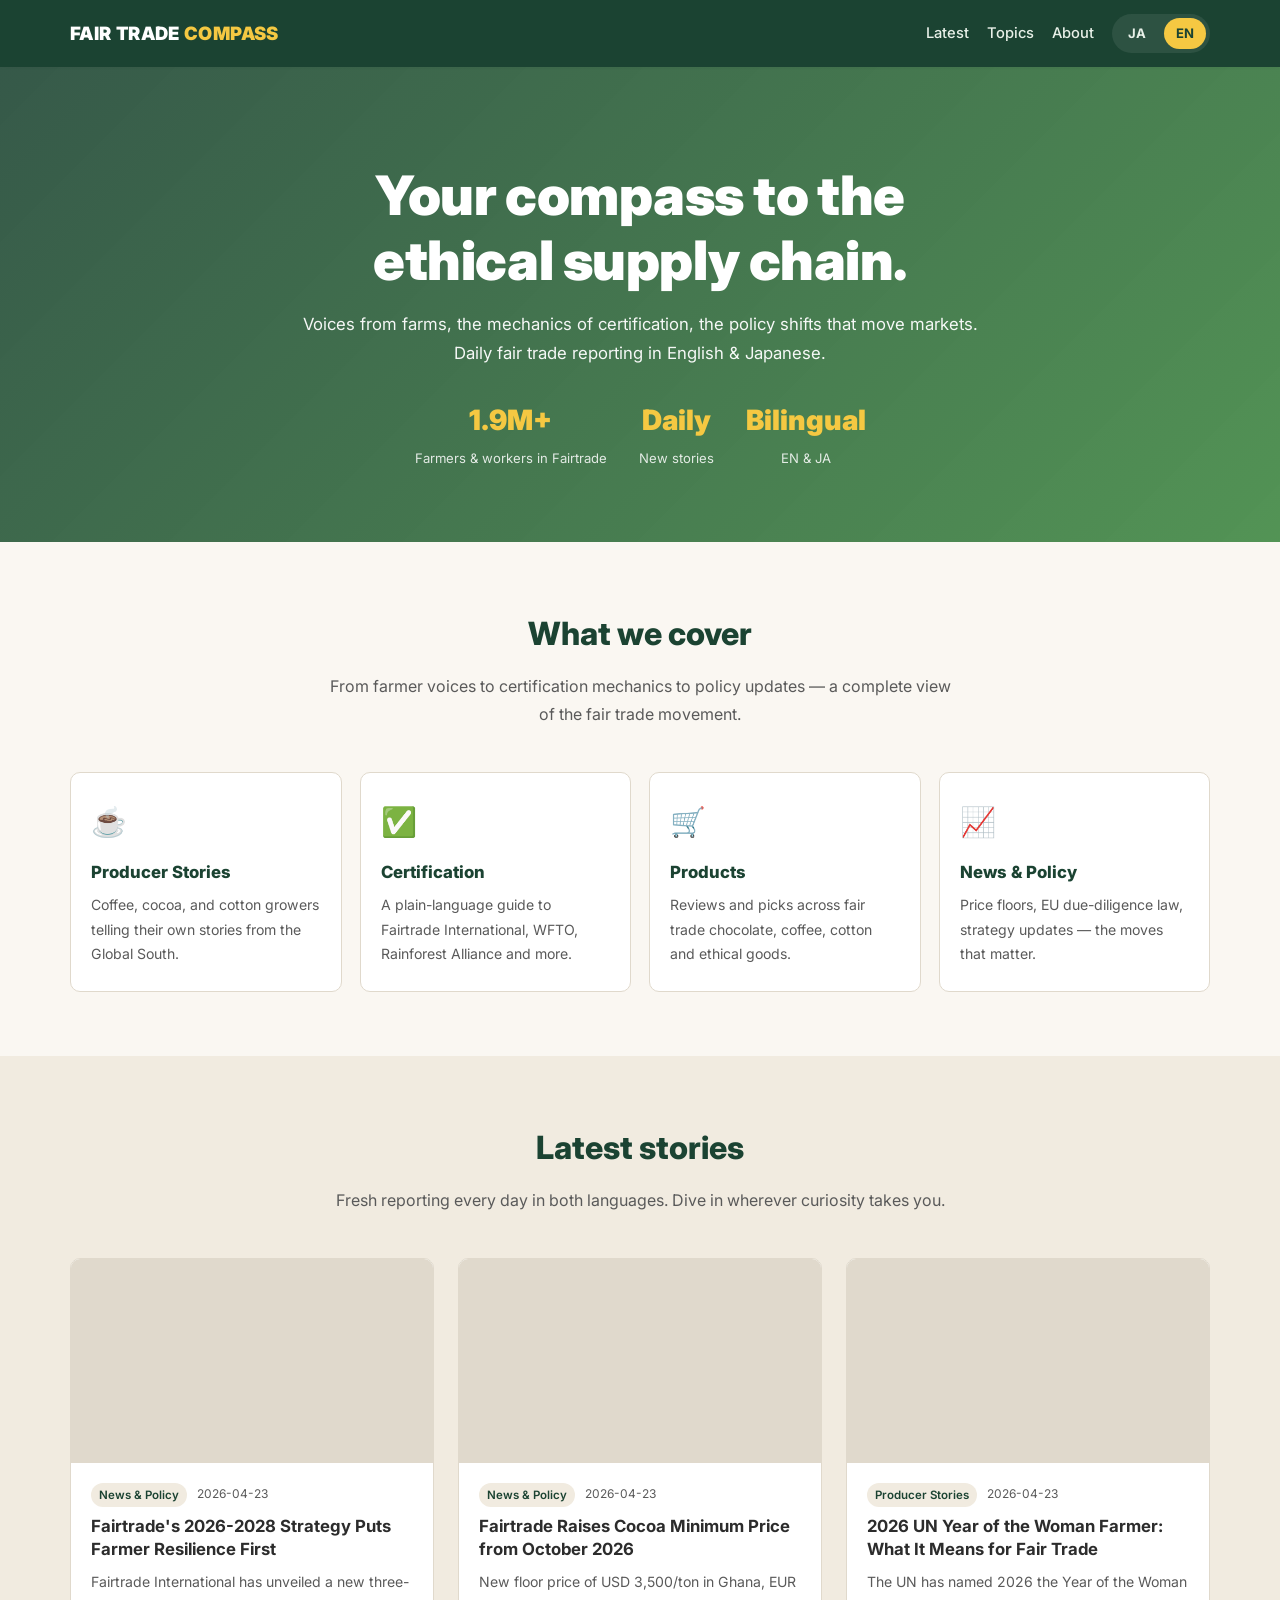
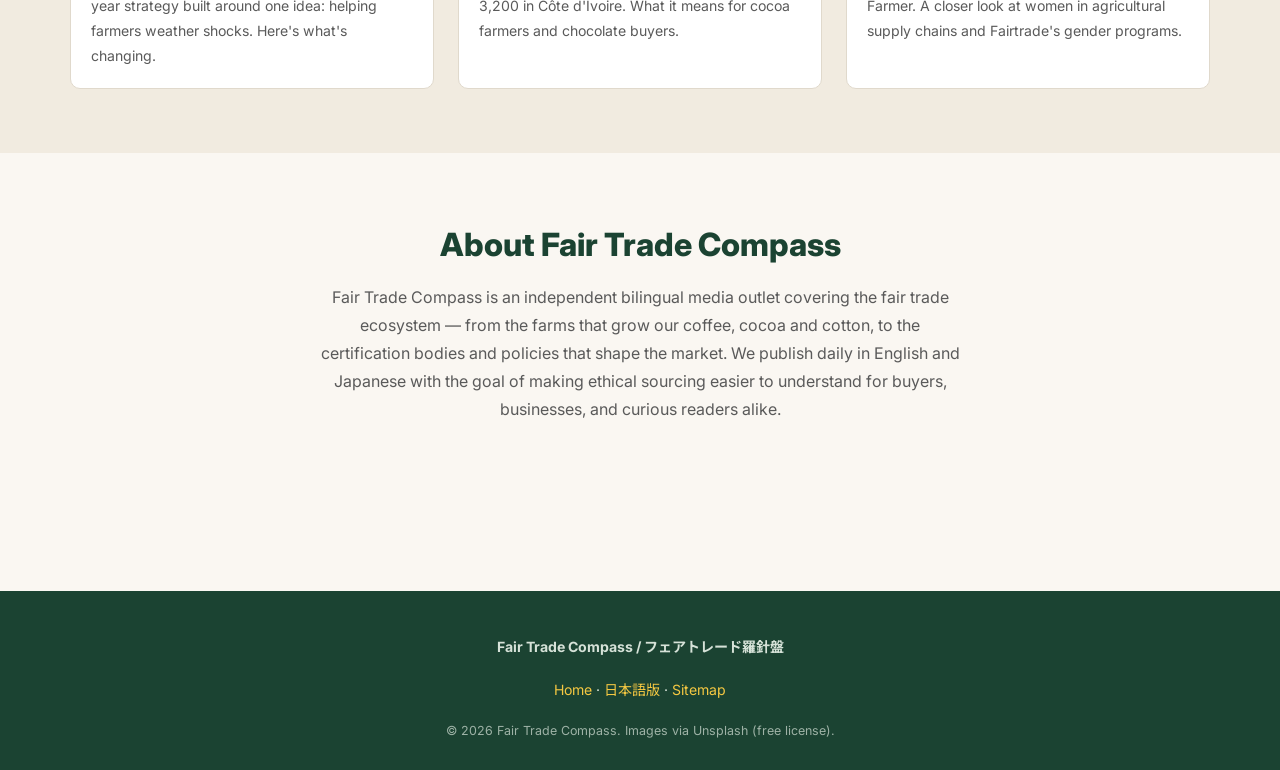
==== en/index.html @ b42d7ca3 "[init] Fair Trade Compass - bilingual JA/EN fair trade blog" ====
<!DOCTYPE html>
<html lang="en">
<head>
<meta charset="UTF-8">
<meta name="viewport" content="width=device-width, initial-scale=1.0">
<title>Fair Trade Compass | Daily News on Ethical Supply Chains</title>
<meta name="description" content="Fair Trade Compass — daily insights on fair trade producers, certification, products, and ethical supply chains. Coverage of Fairtrade International, WFTO, cocoa pricing, coffee farmers and more.">
<meta name="keywords" content="fair trade,Fairtrade International,WFTO,ethical consumption,sustainable coffee,sustainable cocoa,ethical cotton,fair trade certification">
<meta name="robots" content="index,follow">
<link rel="canonical" href="https://musclelove-777.github.io/fair-trade-compass/en/">
<link rel="alternate" hreflang="ja" href="https://musclelove-777.github.io/fair-trade-compass/ja/">
<link rel="alternate" hreflang="en" href="https://musclelove-777.github.io/fair-trade-compass/en/">
<link rel="alternate" hreflang="x-default" href="https://musclelove-777.github.io/fair-trade-compass/">
<meta property="og:title" content="Fair Trade Compass | Daily News on Ethical Supply Chains">
<meta property="og:description" content="Daily insights on fair trade producers, certification, products, and ethical supply chains.">
<meta property="og:type" content="website">
<meta property="og:url" content="https://musclelove-777.github.io/fair-trade-compass/en/">
<meta property="og:image" content="https://images.unsplash.com/photo-1509785307050-d4066910ec1e?w=1200&h=630&fit=crop">
<meta property="og:locale" content="en_US">
<meta name="twitter:card" content="summary_large_image">
<link href="https://fonts.googleapis.com/css2?family=Inter:wght@400;500;700;900&family=Noto+Sans+JP:wght@400;500;700;900&display=swap" rel="stylesheet">
<link rel="stylesheet" href="../assets/style.css">
<script type="application/ld+json">
{
  "@context": "https://schema.org",
  "@type": "WebSite",
  "name": "Fair Trade Compass",
  "url": "https://musclelove-777.github.io/fair-trade-compass/en/",
  "inLanguage": "en",
  "publisher": {
    "@type": "Organization",
    "name": "Fair Trade Compass"
  }
}
</script>
</head>
<body>

<header class="site-header">
  <div class="container">
    <div class="brand">FAIR TRADE <span class="brand-mark">COMPASS</span></div>
    <nav class="site-nav">
      <a href="#latest">Latest</a>
      <a href="#categories">Topics</a>
      <a href="#about">About</a>
      <div class="lang-switch">
        <a href="../ja/">JA</a>
        <a href="./" class="active">EN</a>
      </div>
    </nav>
  </div>
</header>

<section class="hero">
  <div class="container">
    <h1>Your compass to the<br>ethical supply chain.</h1>
    <p class="lead">Voices from farms, the mechanics of certification, the policy shifts that move markets.<br>Daily fair trade reporting in English &amp; Japanese.</p>
    <div class="hero-stats">
      <div class="stat"><div class="num">1.9M+</div><div class="label">Farmers &amp; workers in Fairtrade</div></div>
      <div class="stat"><div class="num">Daily</div><div class="label">New stories</div></div>
      <div class="stat"><div class="num">Bilingual</div><div class="label">EN &amp; JA</div></div>
    </div>
  </div>
</section>

<section class="block" id="categories">
  <div class="container">
    <div class="section-head">
      <h2>What we cover</h2>
      <p>From farmer voices to certification mechanics to policy updates — a complete view of the fair trade movement.</p>
    </div>
    <div class="cat-grid">
      <div class="cat-card">
        <div class="icon">☕</div>
        <h3>Producer Stories</h3>
        <p>Coffee, cocoa, and cotton growers telling their own stories from the Global South.</p>
      </div>
      <div class="cat-card">
        <div class="icon">✅</div>
        <h3>Certification</h3>
        <p>A plain-language guide to Fairtrade International, WFTO, Rainforest Alliance and more.</p>
      </div>
      <div class="cat-card">
        <div class="icon">🛒</div>
        <h3>Products</h3>
        <p>Reviews and picks across fair trade chocolate, coffee, cotton and ethical goods.</p>
      </div>
      <div class="cat-card">
        <div class="icon">📈</div>
        <h3>News &amp; Policy</h3>
        <p>Price floors, EU due-diligence law, strategy updates — the moves that matter.</p>
      </div>
    </div>
  </div>
</section>

<section class="block alt" id="latest">
  <div class="container">
    <div class="section-head">
      <h2>Latest stories</h2>
      <p>Fresh reporting every day in both languages. Dive in wherever curiosity takes you.</p>
    </div>
    <div class="blog-grid">
      <article class="post-card">
        <a href="articles/2026-04-23-fairtrade-strategy-2026-2028.html">
          <div class="post-thumb" style="background-image:url('https://images.unsplash.com/photo-1544785349-c4a5301826fd?w=600&h=340&fit=crop')"></div>
        </a>
        <div class="post-body">
          <div class="post-meta"><span class="post-tag">News &amp; Policy</span><span>2026-04-23</span></div>
          <h3><a href="articles/2026-04-23-fairtrade-strategy-2026-2028.html">Fairtrade's 2026-2028 Strategy Puts Farmer Resilience First</a></h3>
          <p class="post-excerpt">Fairtrade International has unveiled a new three-year strategy built around one idea: helping farmers weather shocks. Here's what's changing.</p>
        </div>
      </article>
      <article class="post-card">
        <a href="articles/2026-04-23-cocoa-minimum-price-hike.html">
          <div class="post-thumb" style="background-image:url('https://images.unsplash.com/photo-1587049352846-4a222e784d38?w=600&h=340&fit=crop')"></div>
        </a>
        <div class="post-body">
          <div class="post-meta"><span class="post-tag">News &amp; Policy</span><span>2026-04-23</span></div>
          <h3><a href="articles/2026-04-23-cocoa-minimum-price-hike.html">Fairtrade Raises Cocoa Minimum Price from October 2026</a></h3>
          <p class="post-excerpt">New floor price of USD 3,500/ton in Ghana, EUR 3,200 in Côte d'Ivoire. What it means for cocoa farmers and chocolate buyers.</p>
        </div>
      </article>
      <article class="post-card">
        <a href="articles/2026-04-23-un-year-woman-farmer-2026.html">
          <div class="post-thumb" style="background-image:url('https://images.unsplash.com/photo-1590682680695-43b964a3ae17?w=600&h=340&fit=crop')"></div>
        </a>
        <div class="post-body">
          <div class="post-meta"><span class="post-tag">Producer Stories</span><span>2026-04-23</span></div>
          <h3><a href="articles/2026-04-23-un-year-woman-farmer-2026.html">2026 UN Year of the Woman Farmer: What It Means for Fair Trade</a></h3>
          <p class="post-excerpt">The UN has named 2026 the Year of the Woman Farmer. A closer look at women in agricultural supply chains and Fairtrade's gender programs.</p>
        </div>
      </article>
    </div>
  </div>
</section>

<section class="block" id="about">
  <div class="container">
    <div class="section-head">
      <h2>About Fair Trade Compass</h2>
      <p>Fair Trade Compass is an independent bilingual media outlet covering the fair trade ecosystem — from the farms that grow our coffee, cocoa and cotton, to the certification bodies and policies that shape the market. We publish daily in English and Japanese with the goal of making ethical sourcing easier to understand for buyers, businesses, and curious readers alike.</p>
    </div>
  </div>
</section>

<footer class="site-footer">
  <div class="container">
    <div><strong>Fair Trade Compass / フェアトレード羅針盤</strong></div>
    <div><a href="../">Home</a> · <a href="../ja/">日本語版</a> · <a href="../sitemap.xml">Sitemap</a></div>
    <div class="small">© 2026 Fair Trade Compass. Images via Unsplash (free license).</div>
  </div>
</footer>

</body>
</html>
---- assets/style.css ----
:root {
  --color-bg: #FAF7F2;
  --color-bg-alt: #F1EBE0;
  --color-ink: #2C2C2C;
  --color-ink-soft: #5A5A5A;
  --color-primary: #2E7D32;
  --color-primary-dark: #1B4332;
  --color-accent: #D2691E;
  --color-border: #E0D9CC;
  --color-card: #FFFFFF;
  --shadow-sm: 0 1px 3px rgba(44, 44, 44, 0.06);
  --shadow-md: 0 6px 20px rgba(44, 44, 44, 0.08);
  --radius: 10px;
  --max-width: 1180px;
}

* { box-sizing: border-box; margin: 0; padding: 0; }

html { scroll-behavior: smooth; }

body {
  font-family: 'Inter', 'Noto Sans JP', -apple-system, BlinkMacSystemFont, 'Segoe UI', sans-serif;
  background: var(--color-bg);
  color: var(--color-ink);
  line-height: 1.75;
  -webkit-font-smoothing: antialiased;
}

a { color: var(--color-primary); text-decoration: none; transition: opacity 0.2s; }
a:hover { opacity: 0.75; }

img { max-width: 100%; height: auto; display: block; }

.container { max-width: var(--max-width); margin: 0 auto; padding: 0 20px; }

/* ===== Header ===== */
.site-header {
  background: var(--color-primary-dark);
  color: #fff;
  padding: 14px 0;
  position: sticky;
  top: 0;
  z-index: 100;
  box-shadow: var(--shadow-sm);
}
.site-header .container { display: flex; align-items: center; justify-content: space-between; gap: 20px; }
.brand { font-size: 1.15rem; font-weight: 900; letter-spacing: 0.02em; color: #fff; }
.brand-mark { color: #F5C842; }
.site-nav { display: flex; gap: 18px; align-items: center; flex-wrap: wrap; }
.site-nav a { color: #E8F0E8; font-size: 0.92rem; font-weight: 500; }
.site-nav a:hover { color: #F5C842; opacity: 1; }
.lang-switch {
  display: inline-flex;
  gap: 6px;
  padding: 4px;
  background: rgba(255,255,255,0.08);
  border-radius: 999px;
}
.lang-switch a {
  padding: 4px 12px;
  border-radius: 999px;
  font-size: 0.82rem;
  font-weight: 700;
  color: #E8F0E8;
}
.lang-switch a.active { background: #F5C842; color: var(--color-primary-dark); }

/* ===== Hero ===== */
.hero {
  position: relative;
  padding: 96px 0 72px;
  color: #fff;
  background: linear-gradient(135deg, rgba(27, 67, 50, 0.88), rgba(46, 125, 50, 0.82)),
    url('https://images.unsplash.com/photo-1509785307050-d4066910ec1e?w=1800&h=900&fit=crop') center/cover;
  text-align: center;
}
.hero h1 {
  font-size: clamp(2rem, 5vw, 3.4rem);
  font-weight: 900;
  line-height: 1.2;
  margin-bottom: 16px;
  letter-spacing: -0.01em;
}
.hero p.lead {
  font-size: 1.05rem;
  max-width: 720px;
  margin: 0 auto 28px;
  opacity: 0.95;
}
.hero-stats {
  display: flex;
  gap: 32px;
  justify-content: center;
  flex-wrap: wrap;
  margin-top: 28px;
}
.hero-stats .stat { text-align: center; }
.hero-stats .num { font-size: 1.75rem; font-weight: 900; color: #F5C842; }
.hero-stats .label { font-size: 0.82rem; opacity: 0.85; margin-top: 2px; }

/* ===== Section ===== */
section.block { padding: 64px 0; }
section.block.alt { background: var(--color-bg-alt); }
.section-head { text-align: center; margin-bottom: 44px; }
.section-head h2 {
  font-size: clamp(1.5rem, 3vw, 2rem);
  font-weight: 800;
  margin-bottom: 10px;
  color: var(--color-primary-dark);
}
.section-head p { color: var(--color-ink-soft); max-width: 640px; margin: 0 auto; }

/* ===== Categories ===== */
.cat-grid {
  display: grid;
  grid-template-columns: repeat(auto-fit, minmax(220px, 1fr));
  gap: 18px;
}
.cat-card {
  background: var(--color-card);
  border: 1px solid var(--color-border);
  border-radius: var(--radius);
  padding: 24px 20px;
  transition: transform 0.2s, box-shadow 0.2s;
  display: block;
  color: var(--color-ink);
}
.cat-card:hover { transform: translateY(-3px); box-shadow: var(--shadow-md); opacity: 1; }
.cat-card .icon { font-size: 1.8rem; margin-bottom: 10px; }
.cat-card h3 { font-size: 1.05rem; font-weight: 800; margin-bottom: 6px; color: var(--color-primary-dark); }
.cat-card p { font-size: 0.88rem; color: var(--color-ink-soft); }

/* ===== Blog grid ===== */
.blog-grid {
  display: grid;
  grid-template-columns: repeat(auto-fit, minmax(290px, 1fr));
  gap: 24px;
}
.post-card {
  background: var(--color-card);
  border: 1px solid var(--color-border);
  border-radius: var(--radius);
  overflow: hidden;
  transition: transform 0.2s, box-shadow 0.2s;
  display: flex;
  flex-direction: column;
}
.post-card:hover { transform: translateY(-4px); box-shadow: var(--shadow-md); }
.post-thumb {
  aspect-ratio: 16 / 9;
  background-size: cover;
  background-position: center;
  background-color: #E0D9CC;
}
.post-body { padding: 20px; flex: 1; display: flex; flex-direction: column; gap: 8px; }
.post-meta { font-size: 0.75rem; color: var(--color-ink-soft); display: flex; gap: 10px; }
.post-tag {
  display: inline-block;
  font-size: 0.72rem;
  padding: 2px 8px;
  border-radius: 999px;
  background: var(--color-bg-alt);
  color: var(--color-primary-dark);
  font-weight: 600;
}
.post-card h3 {
  font-size: 1.05rem;
  font-weight: 700;
  line-height: 1.4;
  color: var(--color-ink);
}
.post-card h3 a { color: inherit; }
.post-excerpt { font-size: 0.88rem; color: var(--color-ink-soft); flex: 1; }

/* ===== Article page ===== */
.article-hero {
  padding: 80px 0 48px;
  color: #fff;
  position: relative;
  background-size: cover;
  background-position: center;
}
.article-hero::after {
  content: '';
  position: absolute;
  inset: 0;
  background: linear-gradient(135deg, rgba(27, 67, 50, 0.82), rgba(27, 67, 50, 0.65));
}
.article-hero .container { position: relative; z-index: 1; }
.article-hero .breadcrumb { font-size: 0.82rem; opacity: 0.85; margin-bottom: 16px; }
.article-hero .breadcrumb a { color: #F5C842; }
.article-hero h1 {
  font-size: clamp(1.6rem, 3.2vw, 2.4rem);
  font-weight: 900;
  line-height: 1.3;
  max-width: 820px;
}
.article-hero .meta { font-size: 0.82rem; opacity: 0.85; margin-top: 14px; }

article.content {
  max-width: 760px;
  margin: 0 auto;
  padding: 56px 20px;
}
article.content h2 {
  font-size: 1.4rem;
  font-weight: 800;
  margin: 36px 0 14px;
  color: var(--color-primary-dark);
  border-left: 4px solid var(--color-accent);
  padding-left: 12px;
}
article.content h3 { font-size: 1.15rem; font-weight: 700; margin: 24px 0 10px; }
article.content p { margin-bottom: 16px; }
article.content ul, article.content ol { margin: 0 0 16px 1.4em; }
article.content li { margin-bottom: 6px; }
article.content blockquote {
  border-left: 4px solid var(--color-primary);
  background: var(--color-bg-alt);
  padding: 14px 18px;
  margin: 20px 0;
  font-style: italic;
  color: var(--color-ink-soft);
}
.article-footer {
  border-top: 1px solid var(--color-border);
  padding-top: 24px;
  margin-top: 40px;
  font-size: 0.88rem;
  color: var(--color-ink-soft);
}

/* ===== Footer ===== */
.site-footer {
  background: var(--color-primary-dark);
  color: #D6E2D8;
  padding: 44px 0 28px;
  margin-top: 60px;
  font-size: 0.88rem;
}
.site-footer .container { display: flex; flex-direction: column; gap: 18px; align-items: center; text-align: center; }
.site-footer a { color: #F5C842; }
.site-footer .small { opacity: 0.7; font-size: 0.78rem; }

/* ===== Utility ===== */
.btn {
  display: inline-flex;
  align-items: center;
  gap: 6px;
  padding: 10px 20px;
  border-radius: 999px;
  font-weight: 700;
  font-size: 0.92rem;
  background: #F5C842;
  color: var(--color-primary-dark);
  border: none;
  cursor: pointer;
  transition: transform 0.2s;
}
.btn:hover { transform: translateY(-1px); opacity: 1; }
.btn-ghost { background: transparent; border: 1.5px solid #F5C842; color: #F5C842; }

@media (max-width: 640px) {
  .site-header .container { flex-direction: column; gap: 10px; }
  .site-nav { justify-content: center; }
  .hero { padding: 64px 0 48px; }
  section.block { padding: 44px 0; }
}
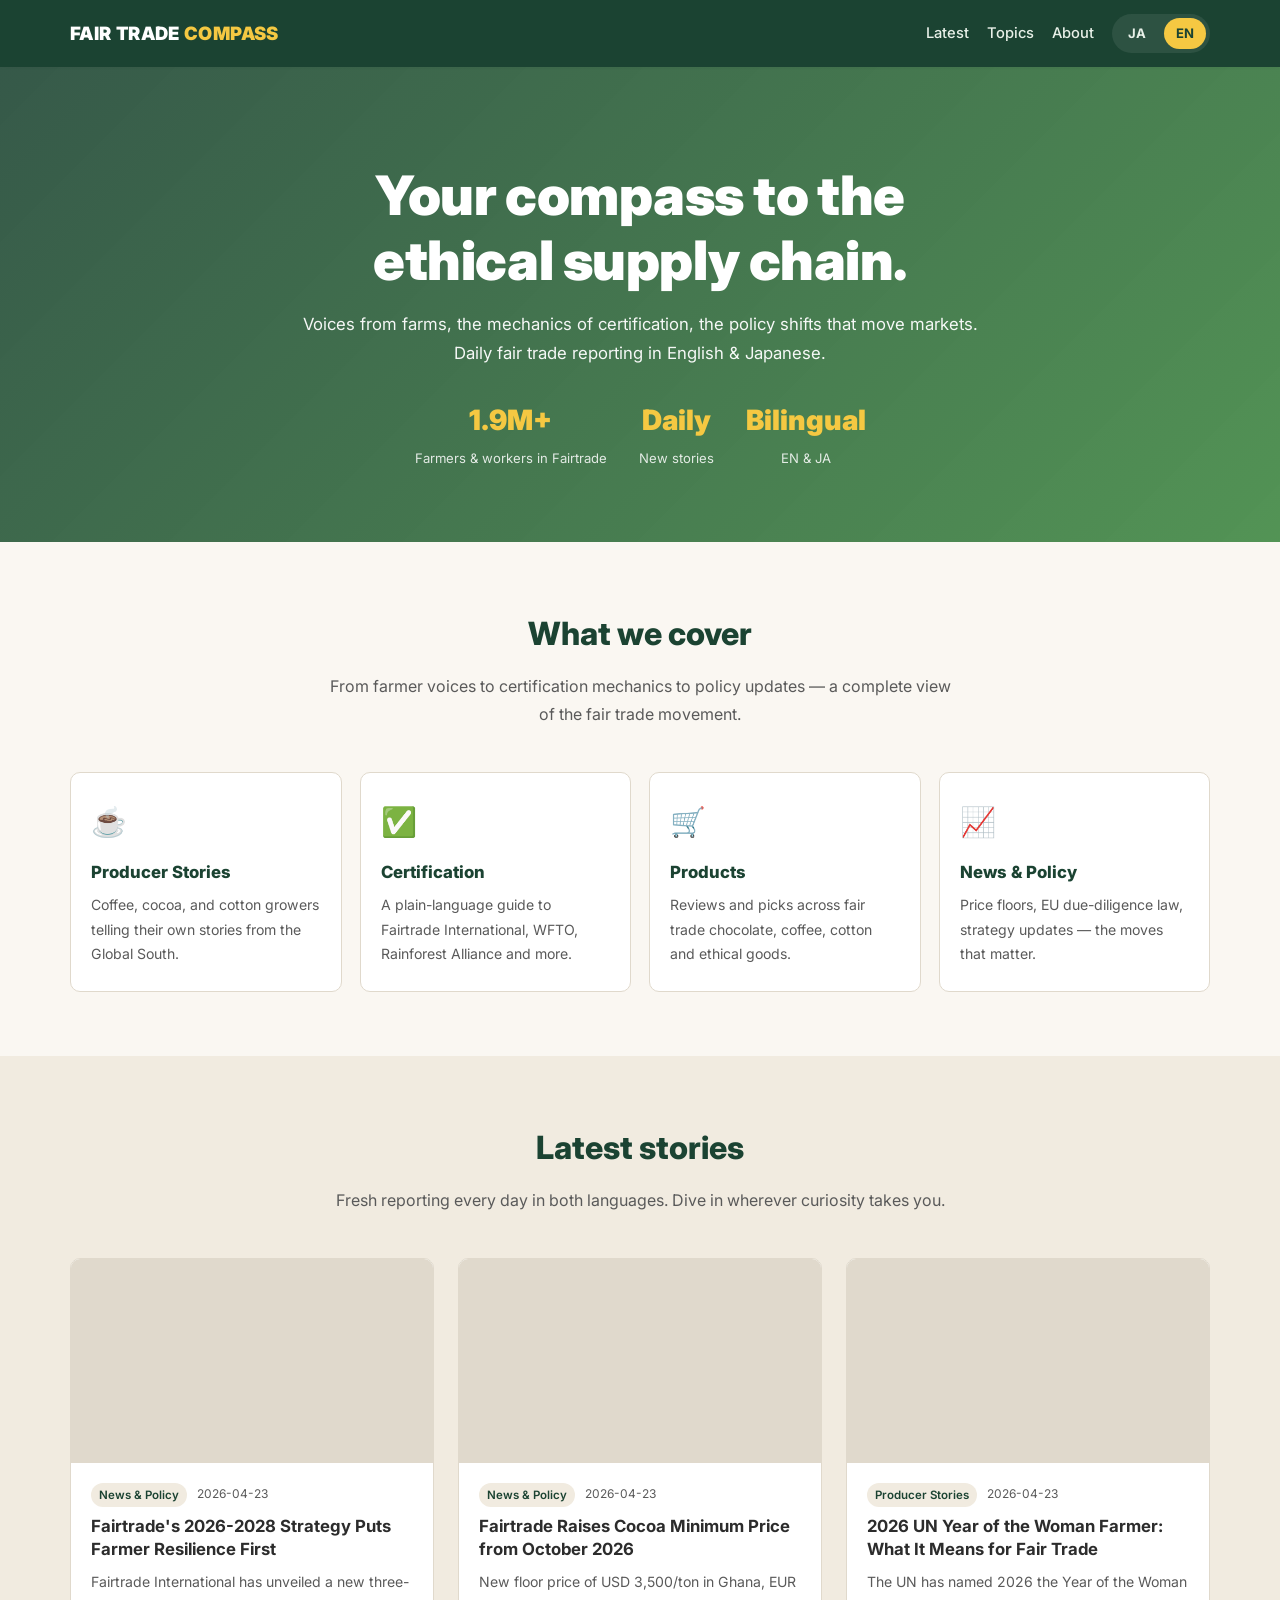
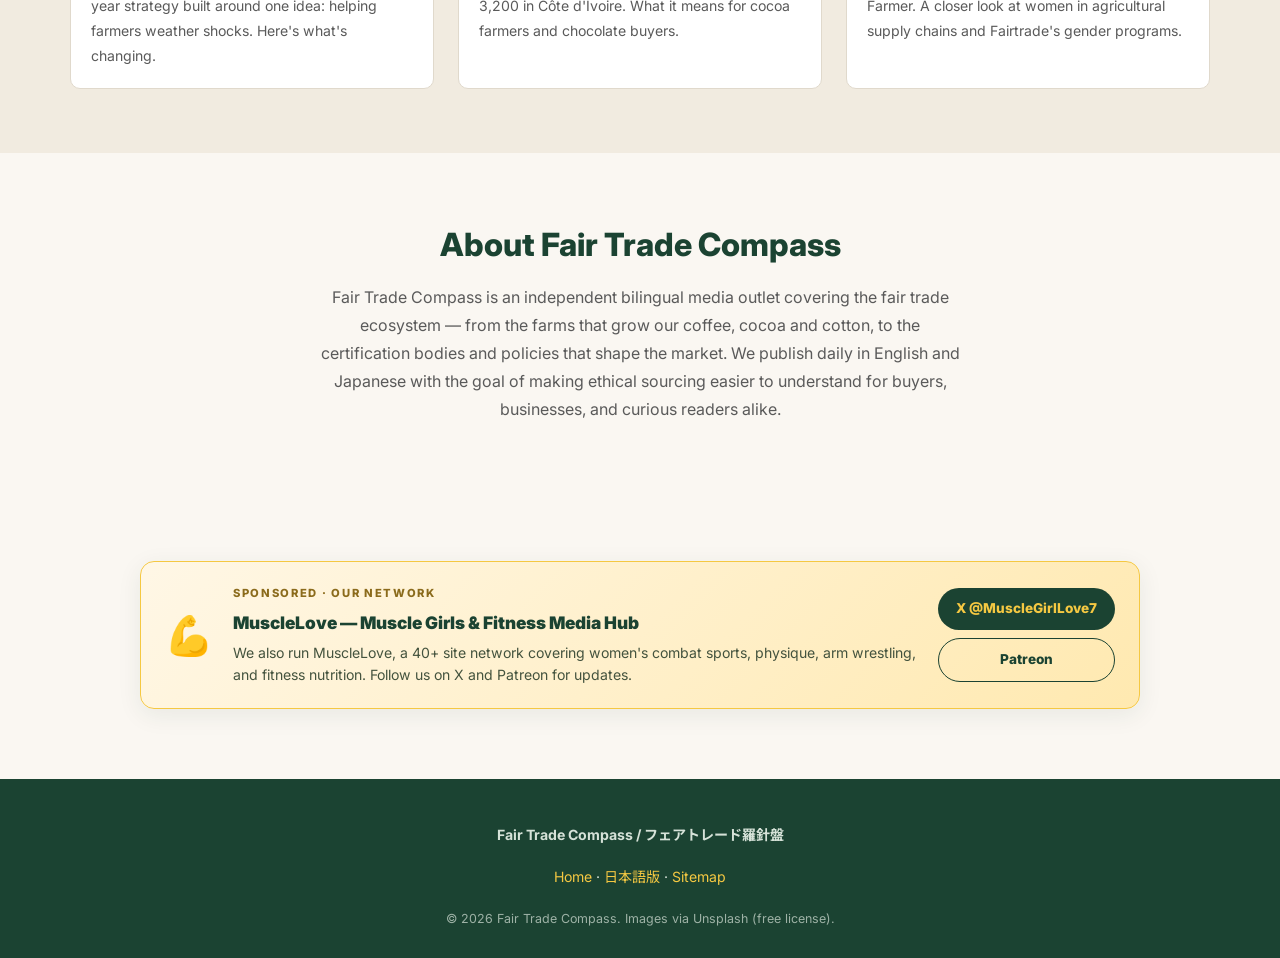
==== commit b3c4b9a0: "[feat] Add MuscleLove house ad slot to all pages - Promo card added above footer on root, /ja/, /en/" ====
--- a/en/index.html
+++ b/en/index.html
@@ -144,6 +144,23 @@
   </div>
 </section>
 
+<section class="promo-musclelove">
+  <div class="container">
+    <div class="promo-card">
+      <div class="promo-icon">💪</div>
+      <div class="promo-body">
+        <div class="promo-eyebrow">SPONSORED · OUR NETWORK</div>
+        <h3>MuscleLove — Muscle Girls &amp; Fitness Media Hub</h3>
+        <p>We also run MuscleLove, a 40+ site network covering women's combat sports, physique, arm wrestling, and fitness nutrition. Follow us on X and Patreon for updates.</p>
+      </div>
+      <div class="promo-cta">
+        <a class="btn-promo" href="https://x.com/MuscleGirlLove7" target="_blank" rel="noopener">X @MuscleGirlLove7</a>
+        <a class="btn-promo outline" href="https://www.patreon.com/MuscleLove" target="_blank" rel="noopener">Patreon</a>
+      </div>
+    </div>
+  </div>
+</section>
+
 <footer class="site-footer">
   <div class="container">
     <div><strong>Fair Trade Compass / フェアトレード羅針盤</strong></div>
--- a/assets/style.css
+++ b/assets/style.css
@@ -230,6 +230,57 @@
   color: var(--color-ink-soft);
 }
 
+/* ===== MuscleLove Promo (house ad) ===== */
+.promo-musclelove { padding: 30px 0 10px; }
+.promo-card {
+  display: flex;
+  gap: 20px;
+  align-items: center;
+  padding: 22px 24px;
+  border-radius: 14px;
+  background: linear-gradient(135deg, #FFF7E6 0%, #FFE9B0 100%);
+  border: 1.5px solid #F5C842;
+  box-shadow: 0 6px 24px rgba(27, 67, 50, 0.08);
+  max-width: 1000px;
+  margin: 0 auto;
+}
+.promo-icon { font-size: 2.4rem; line-height: 1; flex-shrink: 0; }
+.promo-body { flex: 1; min-width: 0; }
+.promo-eyebrow {
+  font-size: 0.7rem;
+  font-weight: 800;
+  letter-spacing: 0.15em;
+  text-transform: uppercase;
+  color: #8B6B1C;
+  margin-bottom: 4px;
+}
+.promo-body h3 { font-size: 1.08rem; font-weight: 900; color: #1B4332; margin-bottom: 4px; }
+.promo-body p { font-size: 0.88rem; color: #44533E; line-height: 1.55; }
+.promo-cta { display: flex; flex-direction: column; gap: 8px; flex-shrink: 0; }
+.btn-promo {
+  display: inline-block;
+  padding: 9px 18px;
+  border-radius: 999px;
+  background: #1B4332;
+  color: #F5C842 !important;
+  font-weight: 800;
+  font-size: 0.85rem;
+  white-space: nowrap;
+  text-align: center;
+  transition: transform 0.2s;
+}
+.btn-promo:hover { transform: translateY(-1px); opacity: 1; }
+.btn-promo.outline {
+  background: transparent;
+  border: 1.5px solid #1B4332;
+  color: #1B4332 !important;
+}
+@media (max-width: 640px) {
+  .promo-card { flex-direction: column; align-items: flex-start; text-align: left; }
+  .promo-cta { flex-direction: row; flex-wrap: wrap; width: 100%; }
+  .btn-promo { flex: 1; }
+}
+
 /* ===== Footer ===== */
 .site-footer {
   background: var(--color-primary-dark);
